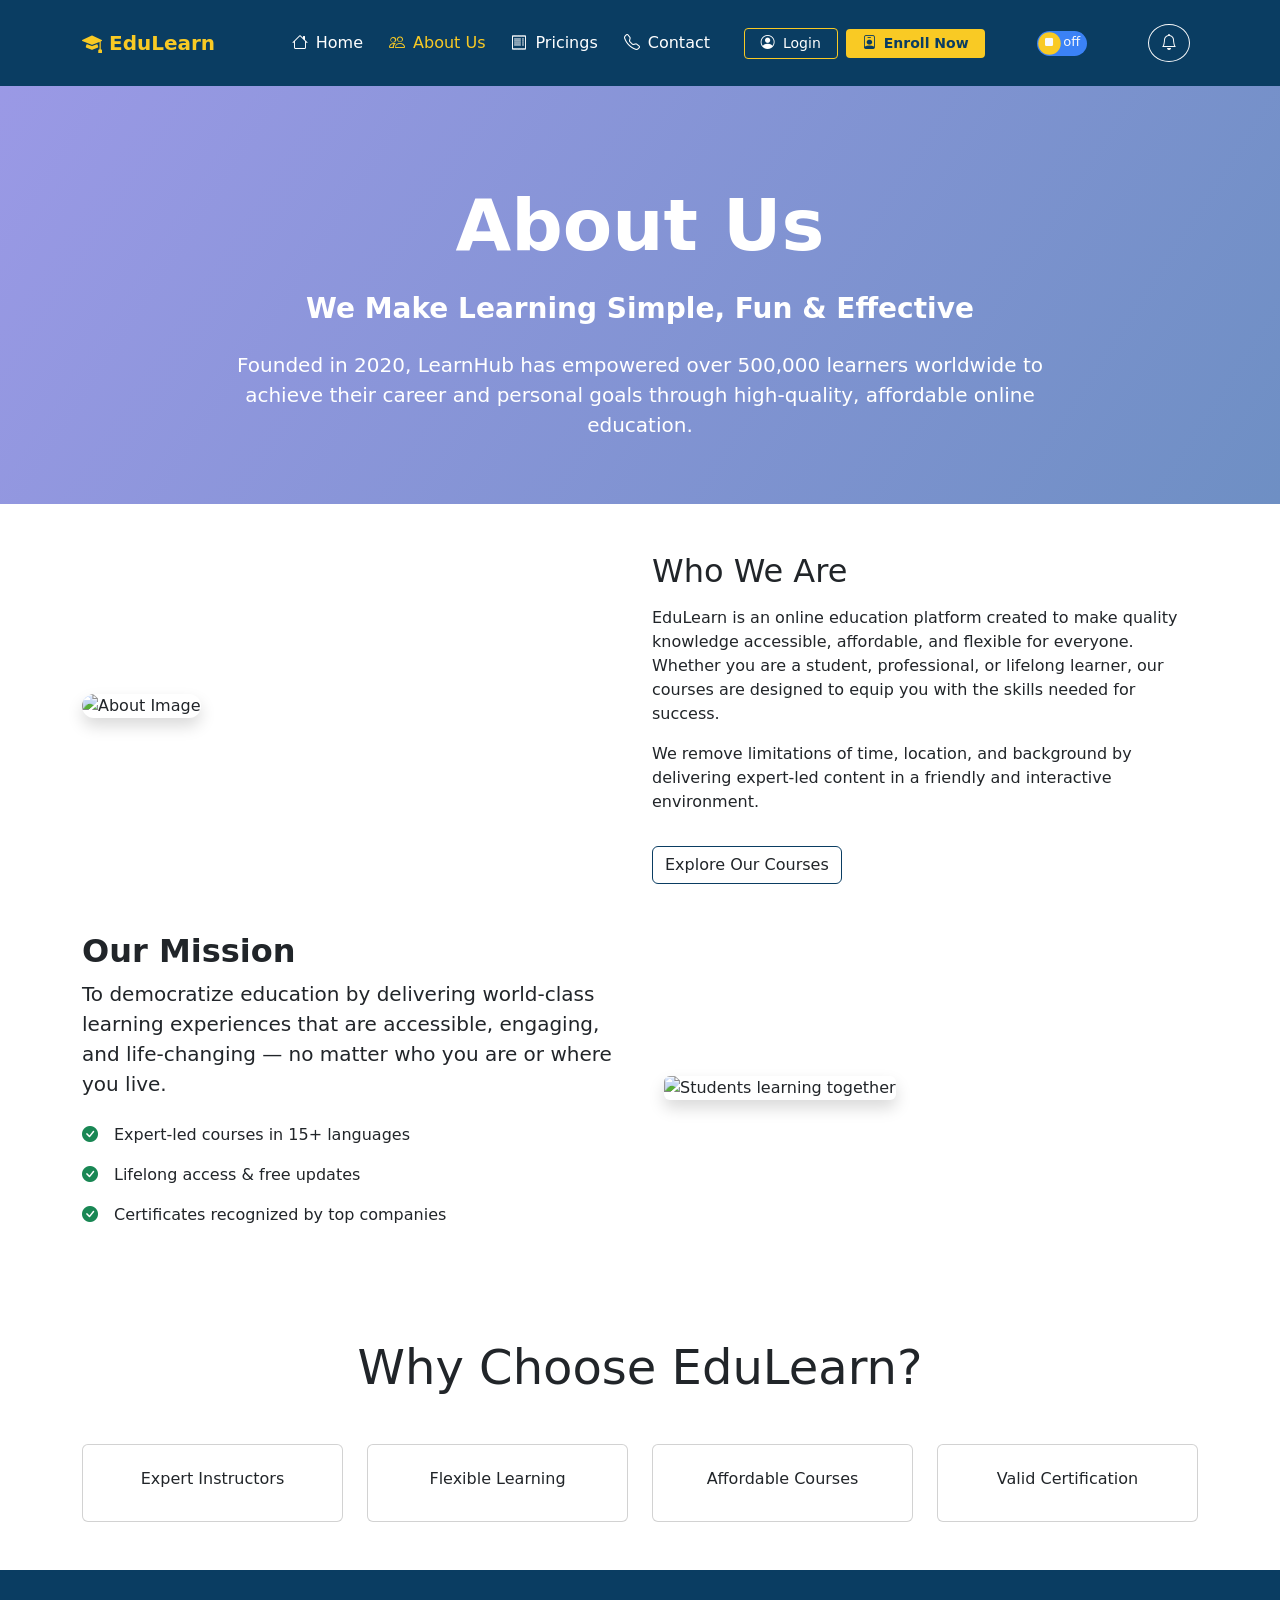
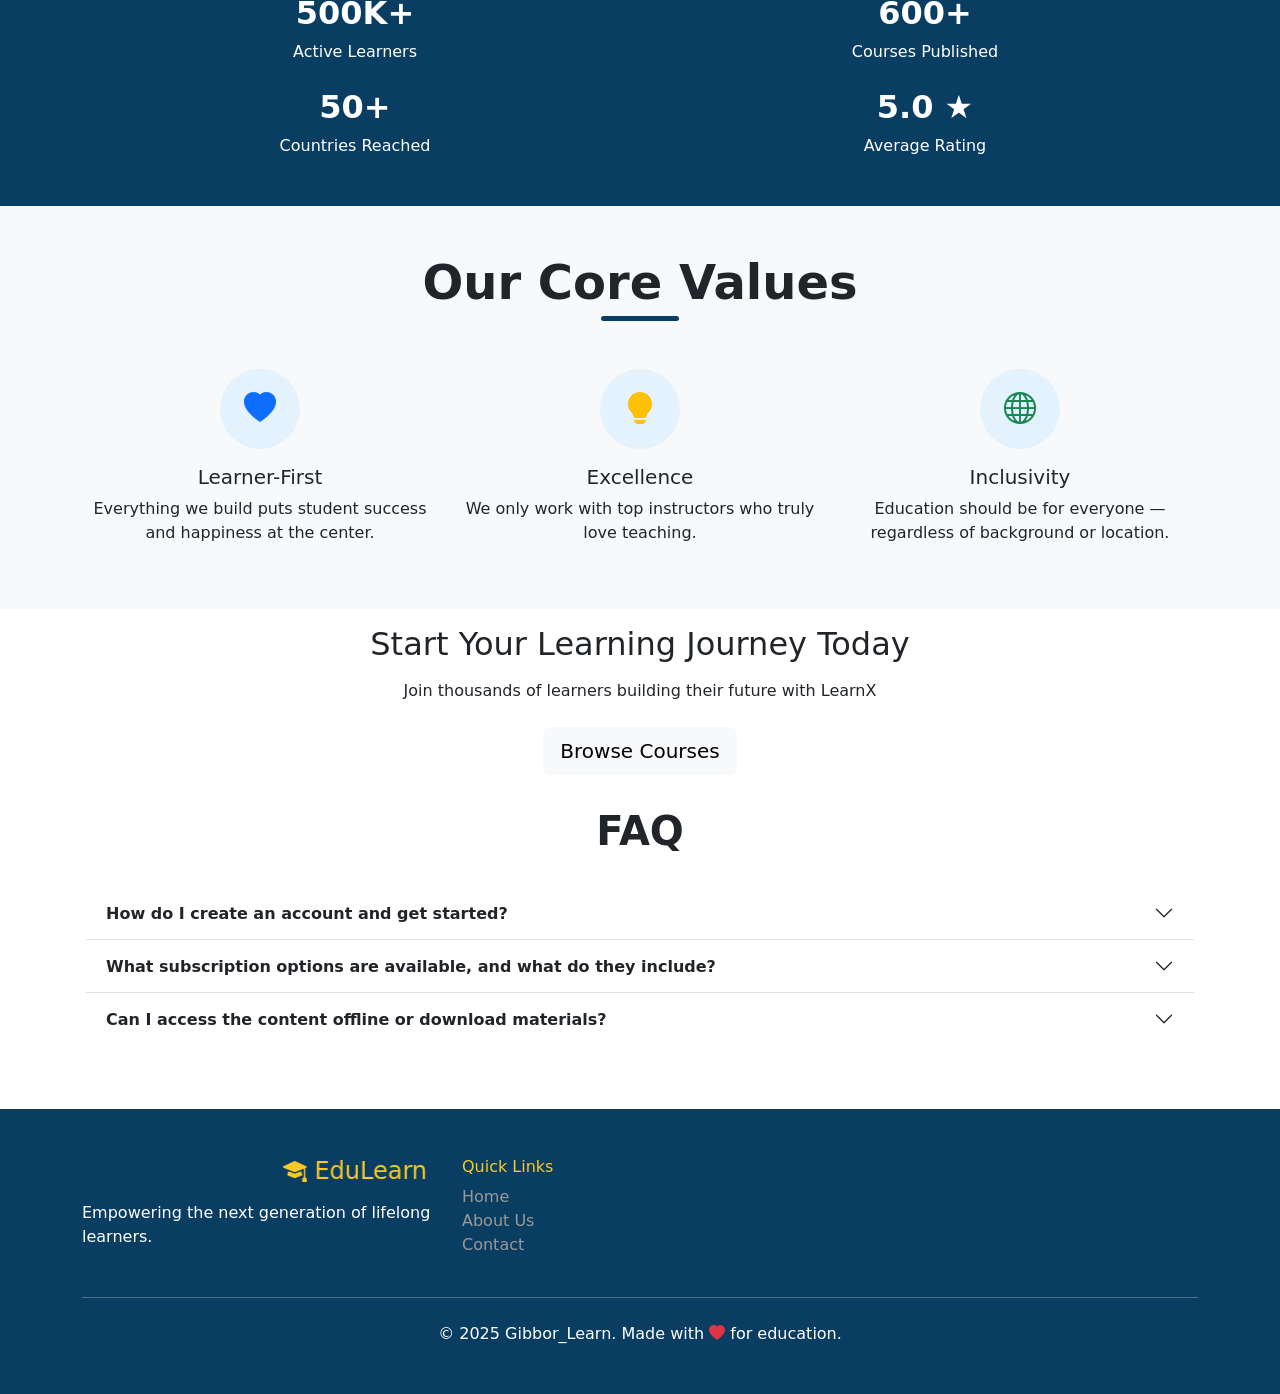
==== about us.htm @ a6f292ce "first time" ====
<!DOCTYPE html>
<html lang="en">
<head>
    <meta charset="UTF-8">
    <meta name="viewport" content="width=device-width, initial-scale=1.0">
    <title>About Us</title>
    <!-- stylesheet css -->
     <link rel="stylesheet" href="css/about us.css">
  <!-- Bootstrap css -->
    <link href="https://cdn.jsdelivr.net/npm/bootstrap@5.3.3/dist/css/bootstrap.min.css" rel="stylesheet">
     <!-- <link rel="stylesheet" href="bootstrap-5.3.8-dist/css/bootstrap.min.css"> -->
    <!-- Bootstrap Icons -->
     <link rel="stylesheet" href="https://cdn.jsdelivr.net/npm/bootstrap-icons/font/bootstrap-icons.css">
      <!-- <link rel="stylesheet" href="bootstrap-icons-1.13.1/bootstrap-icons.min.css"> -->
     <!-- Animations Data -->
      <link rel="stylesheet" href="https://unpkg.com/aos@next/dist/aos.css" />
      <!-- <link rel="stylesheet" href="aos-master/dist/aos.css"> -->
</head>

<body>
  <!-- Navbar -->
  <nav class="navbar navbar-expand-lg navbar-dark sticky-top py-3" id="nav">
    <div class="container">
   
            <!-- MOBILE TOGGLER -->
    <button class="navbar-toggler" type="button" data-bs-toggle="collapse" data-bs-target="#eduNavbar">
      <span class="navbar-toggler-icon"></span>
    </button>
    
      <!-- LOGO -->
      <a class="navbar-brand" href="index.htm">
        <span class="logo-icon"><i class="bi bi-mortarboard-fill"></i></span> 
        <span class="logo-text"> EduLearn</span>
      </a>

      <!-- Darkmode Button -->
       <!-- <div id="darkModeToggle" class="ms-lg-auto"><span class="ball"><i class="bi bi-star text-light ms-1" id="ball"></i></span></div> -->
    
    <!-- NAVIGATION -->
    <div class="collapse navbar-collapse" id="eduNavbar">
      
      <ul class="navbar-nav ms-auto mb-2 mb-lg-0 align-items-lg-center">
        
        <li class="nav-item">
          <a class="nav-link" href="index.htm"><i class="bi bi-house me-2"></i>Home</a>
        </li>

        <!-- COURSES DROPDOWN -->
        <!-- <li class="nav-item dropdown">
          <a class="nav-link dropdown-toggle" href="#" role="button" data-bs-toggle="dropdown">
            Courses
          </a>
          <ul class="dropdown-menu">
            <li><a class="dropdown-item" href="#">Web Development</a></li>
            <li><a class="dropdown-item" href="#">Data Science</a></li>
            <li><a class="dropdown-item" href="#">Graphic Design</a></li>
            <li><a class="dropdown-item" href="#">Business & Management</a></li>
          </ul>
        </li>
      -->
      <li class="nav-item">
        <a class="nav-link" id="active" href="about us.htm"><i class="bi bi-people me-2"></i>About Us</a>
      </li>
      
      <li class="nav-item">
        <a class="nav-link" href="pricings.htm"><i class="bi bi-receipt me-2"></i>Pricings</a>
      </li>
      
      <li class="nav-item">
        <a class="nav-link" href="contact.htm"><i class="bi bi-telephone me-2"></i>Contact</a>
      </li>
      
      <!-- SEARCH -->
      <!-- <li class="nav-item ms-lg-3">
        <form class="d-flex search-box">
          <input class="form-control form-control-sm" type="search" placeholder="Search courses">
        </form>
      </li> -->
      
      <!-- BUTTONS -->
      <li class="nav-item ms-lg-3 mt-2 mt-lg-0">
        <a href="login.htm" id="btn-login" class="btn btn-login btn-sm px-3" href="login.htm"><i class="bi bi-person-circle me-2"></i>Login</a>
      </li>
      
      <li class="nav-item ms-lg-2 mt-2 mt-lg-0">
        <a id="btn-enroll" class="btn btn-enroll btn-sm px-3" href="signup.htm"><i class="bi bi-person-badge me-2"></i>Enroll Now</a>
      </li>
    </ul>

      <!-- Darkmode Button -->
       <div id="darkModeToggle" class="mx-lg-auto">
        <span class="ball"><i class="bi bi-stop-fill text-light ms-1" id="ball"></i></span>
        <span id="on" class="text-light on">on</span>
        <span id="off" class="text-light off">off</span>
      </div>
       
      </div>
      <!-- Notification Ball -->
         <div class="" id="btn-bell">
         <button item class=" d-none d-lg-block ms-lg-auto  btn-outline-light rounded-circle btn" type="button" id="notifications">
          <i class="bi bi-bell fs-6"></i><span id="notification-badge" class="badge bg-danger rounder-pill "></span>
        </button>
    </div> 
  </div>
</div>
 
</nav>

  <!-- Navbar ends here -->


    <!-- ScrollTo Button -->
    <span class="totop" id="totop">
      <i class="bi bi-arrow-up-circle-fill fs-4"></i>
    </span>
    <!-- ScrollTo button ends here -->

    <!-- Hero secton -->          
   <section class="hero-about py-5 py-md-5"> <div class="text-center"> <h1 class="display-2 fw-bold pt-5 pb-3"  data-aos="fade-down" data-aos-delay="500">About Us</h1> <h3 class="fw-bold"  data-aos="fade-up" data-aos-delay="500">We Make Learning Simple, Fun & Effective</h3> <p class="lead col-lg-8 mx-auto mt-4"  data-aos="zoom-in" data-aos-delay="500"> Founded in 2020, LearnHub has empowered over 500,000 learners worldwide to achieve their career and personal goals through
    high-quality, affordable online education. </p> </div> 
    </section> 
    <!-- <hr class="w-50 mx-auto"> -->
<!-- Hero section ends here -->

<!-- Who we are section -->
<section class="pt-5" data-aos="zoom-in" data-aos-delay="500">
  <div class="container">
    <div class="row align-items-center">

      <div class="col-md-6 mb-4" data-aos="fade-left" data-aos-delay="500">
        <img
          src="https://images.unsplash.com/photo-1509062522246-3755977927d7"
          class="img-fluid rounded-4 shadow"
          alt="About Image"
        >
      </div>

      <div class="col-md-6" data-aos="fade-right" data-aos-delay="500">
        <h2 class="section-title mb-3">Who We Are</h2>
        <p>
          EduLearn is an online education platform created to make quality knowledge accessible, affordable, and flexible for everyone. Whether you are a student, professional, or lifelong learner, our courses are designed to equip you with the skills needed for success.
        </p>

        <p>
          We remove limitations of time, location, and background by delivering
          expert-led content in a friendly and interactive environment.
        </p>

        <div><a href="" class="btn mt-3" id="explore">Explore Our Courses</a></div>
      </div>

    </div>
  </div>
</section>
<!-- Who we are section ends here -->

<!-- Our Mission & Vision -->
<section class="py-5">
  <div class="container">
    <div class="row g-5 align-items-center">
      <div class="col-lg-6" data-aos="fade-right" data-aos-delay="500">
        <h2 class="fw-bold">Our Mission</h2>
        <p class="lead">
          To democratize education by delivering world-class learning experiences that are accessible, engaging, and life-changing — no matter who you are or where you live.
        </p>
        <ul class="list-unstyled mt-4">
          <li class="mb-3"><i class="bi bi-check-circle-fill text-success me-3"></i>Expert-led courses in 15+ languages</li>
          <li class="mb-3"><i class="bi bi-check-circle-fill text-success me-3"></i>Lifelong access & free updates</li>
          <li class="mb-3"><i class="bi bi-check-circle-fill text-success me-3"></i>Certificates recognized by top companies</li>
        </ul>
      </div>
      <div class="col-lg-6" data-aos="zoom-in" data-aos-delay="500">
        <img src="https://images.unsplash.com/photo-1524178232363-1fb2b075b655?q=80&w=2070" 
             alt="Students learning together" class="img-fluid rounded shadow">
      </div>
    </div>
  </div>
</section>
<!-- Misions and visions end -->

<!-- WHY CHOOSE US -->
<section class="py-5 choose-us">
  <div class="container">
    <h2 class="text-center section-title mb-5 display-5">Why Choose EduLearn?</h2>

    <div class="row g-4">
      <div class="col-md-3 col-sm-6" data-aos="fade-down" data-aos-delay="500">
        <div class="card p-4 text-center h-100">
          <h6>Expert Instructors</h6>
        </div>
      </div>

      <div class="col-md-3 col-sm-6" data-aos="fade-up" data-aos-delay="500">
        <div class="card p-4 text-center h-100">
          <h6>Flexible Learning</h6>
        </div>
      </div>

      <div class="col-md-3 col-sm-6" data-aos="fade-up" data-aos-delay="500">
        <div class="card p-4 text-center h-100">
          <h6>Affordable Courses</h6>
        </div>
      </div>

      <div class="col-md-3 col-sm-6" data-aos="fade-down" data-aos-delay="500">
        <div class="card p-4 text-center h-100">
          <h6>Valid Certification</h6>
        </div>
      </div>
    </div>
  </div>
</section>
<!-- Why choose us ends here -->

<!-- Stats -->
<section class="py-4 stats text-white text-center" data-aos="fade-up" data-aos-delay="500">
  <div class="container">
    <div class="row">
      <div class="col-md-6 pb-2">
        <h2 class="fw-bold">500K+</h2>
        <p>Active Learners</p>
      </div>
      <div class="col-md-6 pb-2">
        <h2 class="fw-bold">600+</h2>
        <p>Courses Published</p>
      </div>
      <div class="col-md-6 pb-2">
        <h2 class="fw-bold">50+</h2>
        <p>Countries Reached</p>
      </div>
      <div class="col-md-6 pb-2">
        <h2 class="fw-bold">5.0 ★</h2>
        <p>Average Rating</p>
      </div>
    </div>
  </div>
</section>
<!-- Stats ends here -->

<!-- Our Values -->
<section class="py-5 bg-light text-dark" id="icon-box" data-aos="fade-right" data-aos-delay="500">
  <div class="container">
    <h2 class="text-center fw-bold mb-5 display-5" data-aos="fade-up" data-aos-delay="500">Our Core Values</h2>
    <div class="row g-4">
      <div class="col-md-4 text-center" data-aos="fade-left" data-aos-delay="500">
        <div class="icon-box d-flex align-items-center justify-content-center mx-auto mb-3">
          <i class="bi bi-heart-fill fs-2 text-primary"></i>
        </div>
        <h5>Learner-First</h5>
        <p>Everything we build puts student success and happiness at the center.</p>
      </div>
      <div class="col-md-4 text-center" data-aos="fade-up" data-aos-delay="500">
        <div class="icon-box d-flex align-items-center justify-content-center mx-auto mb-3">
          <i class="bi bi-lightbulb-fill fs-2 text-warning"></i>
        </div>
        <h5>Excellence</h5>
        <p>We only work with top instructors who truly love teaching.</p>
      </div>
      <div class="col-md-4 text-center" data-aos="fade-right" data-aos-delay="500">
        <div class="icon-box d-flex align-items-center justify-content-center mx-auto mb-3">
          <i class="bi bi-globe fs-2 text-success"></i>
        </div>
        <h5>Inclusivity</h5>
        <p>Education should be for everyone — regardless of background or location.</p>
      </div>
    </div>
  </div>
</section>
<!-- Values ends here -->

<!-- Team Section -->
<!-- <section class="py-5 row" data-aos="fade-up" data-aos-delay="500">
 <div class="card col-md-5 container img-fluid"  data-aos="fade-right" data-aos-delay="500" style="width: 500px; height: 500px;">
  <img src="https://images.unsplash.com/photo-1573496799515-eebbb63814f2?w=500&auto=format&fit=crop&q=60&ixlib=rb-4.1.0&ixid=M3wxMjA3fDB8MHxzZWFyY2h8NDB8fGJsYWNrJTIwdGVhY2hlcnN8ZW58MHx8MHx8fDA%3D" class="card-img-top" alt="J. Amadi">
  <div class="card-body">
    <p class="card-text text-primary fw-bold">CEO.</p>
  </div>
</div>
 <div class="card col-md-5 container img-fluid"  data-aos="fade-right" data-aos-delay="500" style="width: 500px; height: 500px;">
  <img src="https://images.unsplash.com/photo-1573496799515-eebbb63814f2?w=500&auto=format&fit=crop&q=60&ixlib=rb-4.1.0&ixid=M3wxMjA3fDB8MHxzZWFyY2h8NDB8fGJsYWNrJTIwdGVhY2hlcnN8ZW58MHx8MHx8fDA%3D" class="card-img-top" alt="J. Amadi">
  <div class="card-body">
    <p class="card-text text-primary fw-bold">CEO.</p>
  </div>
</div>
 <div class="card col-md-5 container img-fluid"  data-aos="fade-left" data-aos-delay="500" style="width: 500px; height: 500px;">
  <img src="https://images.unsplash.com/photo-1573496799515-eebbb63814f2?w=500&auto=format&fit=crop&q=60&ixlib=rb-4.1.0&ixid=M3wxMjA3fDB8MHxzZWFyY2h8NDB8fGJsYWNrJTIwdGVhY2hlcnN8ZW58MHx8MHx8fDA%3D" class="card-img-top" alt="J. Amadi">
  <div class="card-body">
    <p class="card-text text-primary fw-bold">CEO.</p>
  </div>
</div>
 <div class="card col-md-5 container img-fluid"  data-aos="fade-left" data-aos-delay="500" style="width: 500px; height: 500px;">
  <img src="https://images.unsplash.com/photo-1573496799515-eebbb63814f2?w=500&auto=format&fit=crop&q=60&ixlib=rb-4.1.0&ixid=M3wxMjA3fDB8MHxzZWFyY2h8NDB8fGJsYWNrJTIwdGVhY2hlcnN8ZW58MHx8MHx8fDA%3D" class="card-img-top" alt="J. Amadi">
  <div class="card-body">
    <p class="card-text text-primary fw-bold">CEO.</p>
  </div>
</div>
</section> -->
<!-- Team section ends here -->

<!-- CTA Section -->
<section class="cta-section" data-aos='fade-up' data-aos-delay='5000'>
  <div class="container text-center">
    <h2 class="my-3">Start Your Learning Journey Today</h2>
    <p class="mb-4">Join thousands of learners building their future with LearnX</p>
    <a href="courses.htm" class="btn btn-light btn-lg">Browse Courses</a>
  </div>
</section>
<!-- CTA section ends here -->

<!-- FAQ section -->
<section class="container accordion p-3">
  <h2 class="text-center fw-bolder fs-1 my-3 pb-3" data-aos="fade-up" data-aos-delay="500">FAQ</h2>
  <div class="accordion accordion-flush" id="accordionFlushExample" data-aos="zoom-in" data-aos-delay="500">
  <div class="accordion-item">
    <h2 class="accordion-header">
      <button class="accordion-button collapsed" id="accordion-buttonOne" type="button" data-bs-toggle="collapse" data-bs-target="#flush-collapseOne" aria-expanded="false" aria-controls="flush-collapseOne">
        <b>How do I create an account and get started?</b>
      </button>
    </h2>
    <div id="flush-collapseOne" class="accordion-collapse collapse" data-bs-parent="#accordionFlushExample">
      <div class="accordion-body" id="accordion-body1">Click the "Sign Up" button on the homepage or any other page, enter your details and a secure password. Free basics access is available immediately; learning features require a subscription.</div>
    </div>
  </div>
  <div class="accordion-item">
    <h2 class="accordion-header">
      <button class="accordion-button collapsed" id="accordion-buttonTwo" type="button" data-bs-toggle="collapse" data-bs-target="#flush-collapseTwo" aria-expanded="false" aria-controls="flush-collapseTwo">
        <b>What subscription options are available, and what do they include?</b>
      </button>
    </h2>
    <div id="flush-collapseTwo" class="accordion-collapse collapse" data-bs-parent="#accordionFlushExample">
      <div class="accordion-body" id="accordion-body2">We offer a free tier with limited access to core lessons. Premium plans (monthly or annual) unlock unlimited videos, downloadable worksheets, live tutoring sessions, and ad-free browsing. Visit our pricing page for details.</div>
    </div>
  </div>
  <div class="accordion-item">
    <h2 class="accordion-header">
      <button class="accordion-button collapsed" id="accordion-buttonThree" type="button" data-bs-toggle="collapse" data-bs-target="#flush-collapseThree" aria-expanded="false" aria-controls="flush-collapseThree">
        <b>Can I access the content offline or download materials?</b>
      </button>
    </h2>
    <div id="flush-collapseThree" class="accordion-collapse collapse" data-bs-parent="#accordionFlushExample">
      <div class="accordion-body" id="accordion-body3">Premium subscribers can download videos, worksheets, and study guides for  offline use via the mobile app. Free users don't have the download options. An active internet connection is required for live sessions, and real-time progress syncing.</div>
    </div>
  </div>
</div>
</section>
<!-- FAQ ends here -->


<!-- Footer -->
<footer class="text-white mt-5 py-5" id="footer">
  <div class="container">
    <div class="row">
      <div class="col-lg-4">
        <marquee behavior="roll" direction="left"><h4><i class="bi bi-mortarboard-fill"></i> EduLearn</h4></marquee>
        <p>Empowering the next generation of lifelong learners.</p>
      </div>
      <div class="col-lg-8">
        <div class="row">
          <div class="col-6 col-md-3">
            <h6>Quick Links</h6>
            <ul class="list-unstyled">
              <li id="links"><a href="index.htm" class="footer-link text-decoration-none">Home</a></li>
              <li id="links"><a href="about us.htm" class="footer-link text-decoration-none">About Us</a></li>
              <li id="links"><a href="contact.htm" class="footer-link text-decoration-none">Contact</a></li>
            </ul>
          </div>
        <!-- More columns... -->
        </div>
      </div>
    </div>
    <hr class="my-4">
    <div class="text-center">
      &copy; 2025 Gibbor_Learn. Made with <i class="bi bi-heart-fill text-danger"></i> for education.
    </div>
  </div>
</footer>
<!-- Footer ends here -->

<!-- Bootstrap JS -->
  <script src="https://cdn.jsdelivr.net/npm/bootstrap@5.3.8/dist/js/bootstrap.bundle.min.js"></script>
   <!-- <script src="bootstrap-5.3.8-dist/js/bootstrap.bundle.js"></script> -->
    <!-- Javascript -->
<script src="js/about.js"></script>
<script src="js/ui.js"></script>
<script src="js/theme.js"></script>

<!-- Animations Js -->
  <script src="https://unpkg.com/aos@next/dist/aos.js"></script>
   <!-- <script src="aos-master/dist/aos.js"></script> -->
  <script>
    AOS.init();
  </script>
</body>
</html>
---- css/about us.css ----
/* Default */
*{ margin: 0; padding: 0; scroll-behavior: smooth;}

/*Navbar*/
.navbar {
    background: #0a3d62;
}

#notification-badge{
    position: absolute;
    top: 6px;
    right: 4px;
    font-size: 0.65rem;
    padding: 0.25em 0.45em;
}

#btn-bell{
    font-size: 1.8rem;
    color: white;
    background: transparent;
    position: relative;
    padding: 0.5rem;
}

.navbar-brand {
    font-size: 24px;
    font-weight: bold;
    color: #f9ca24 !important;
}

.board{
    border-bottom: 1px solid white;
}
.foot{
    border-top: 1px solid white;
}
.nav-link {
    color: white !important;
    font-weight: 500;
    margin-right: 10px;
}

.nav-link:hover {
    color: #f9ca24 !important;
}

#search{
  border: 1px solid #0a3d62;
}
#search:hover{
  background: #0a3d62; color: white;
}
.dark{
    background-color: #3b82f6 !important;
}

.dark:hover{
    background-color: #0a3d62 !important;
    color: white !important;
    border: 1px solid #3b82f6 !important;
}

/* .dropdown-menu {
      border-radius: 0;
      border: 0;
      box-shadow: 0 5px 15px rgba(0,0,0,0.2);
    } */

.search-box {
    max-width: 250px;
}

#btn-enroll{
    background: #f9ca24;
    color: #0a3d62;
    font-weight: bold;
    border: none;
}

#btn-enroll:hover {
    background: white;
    color: #0a3d62;
}

#btn-login {
    border: 1px solid #f9ca24;
    color: white;
}

#btn-login:hover {
    background: #f9ca24;
    color: #0a3d62;
}
#active{ color: #f9ca24 !important;}

/*Navbar ends here*/

/* Hero section */
.dark{
    background-color: #3b82f6 !important;
}

.dark:hover{
    background-color: #0a3d62 !important;
    color: white !important;
    border: 1px solid #3b82f6 !important;
}


.hero-about{
    background: linear-gradient(123deg, hsla(241, 60%, 50%, 0.5), hsl(217, 42%, 60%) ), url(https://media.istockphoto.com/id/1919863292/photo/e-learning-education-internet-lessons-and-online-learning-with-webinars-video-tutorials.webp?a=1&b=1&s=612x612&w=0&k=20&c=t8D-3uQw-Dkvq5DluqPW1P7vbXyy2mN7XpKE_zcDWiw=); background-repeat: no-repeat; background-size: cover; 
    object-fit: contain;
    color: white;
}

#explore{ border: #0a3d62 1px solid;}

#explore:hover{ background: #0a3d62; color: white;}

/* Scrollto */
.totop{
    position: fixed;
    bottom: 30px;
    right: 30px;
    /* background: #0a3d62; */
    /* border: 1px solid white; */
    color: #3b82f6;
    cursor: pointer;
    padding: 2px;
    opacity: 0;
    transition: 0.6s;
    z-index: 5;
}
.totop:hover{ transform: scale(1.3)}
.active{
    opacity: 1;
}
.totop.sharp{ color: #f9ca24; font-size: large;}

/* Mode */
.change{
    background-color: #0a3d62;
    color: white;
}


/* darkModeToggle */
#darkModeToggle{ background-color: #3b82f6;   height: 25px; width: 50px; border-radius: 100px; position: relative;}

.ball{background: #f9ca24; position:  absolute;  left: 0; top: 0; border-radius: 100px; transform: scale(0.9); transition: 1s ease; height: 25px; width: 25px; cursor: pointer;}
.on{position: absolute; left: 5px; bottom: 4px; font-size: small; opacity: 0;}
.off{position: absolute; right: 7px; bottom: 4px; font-size: small; opacity: 1;}
.active{
    opacity: 1;
}
.inactive{
    opacity: 0;
}

#darkModeToggle.night .ball{
    left: 26px;
}
#darkModeToggle.night{
    background: #3b82f6;
    transition: 1.4s ease;
}

/* Stats */
.stats{ background: #0a3d62;}

/* Our values */
.icon-box { width: 80px; transition: transform 0.4s; height: 80px; background: #e3f2fd; border-radius: 50%; }
#icon-box h2::after{ background: #0a3d62; content: ''; width: 7%; margin: auto; height: 5px; display: block; margin-top: 4px; border-radius: 15px;}
.icon-box:hover{
    transform: scale(1.2);
}

/*Why choose us*/
.choose-us .card{
    cursor: pointer; transition: transform 0.4s;
}

.choose-us .card:hover{
    transform: scale(1.08);
}

/* Team section */
.team-img { transition: transform 0.4s; height: 40vh; }
.team-img:hover { transform: scale(1.08); }

/* Footer */
footer{ background: #0a3d62;}
footer h4:first-child, footer h6{ color: #f9ca24;}
.footer-link{ color: hsl(0, 0%, 60%);}
.footer-link:hover{ color: white;}
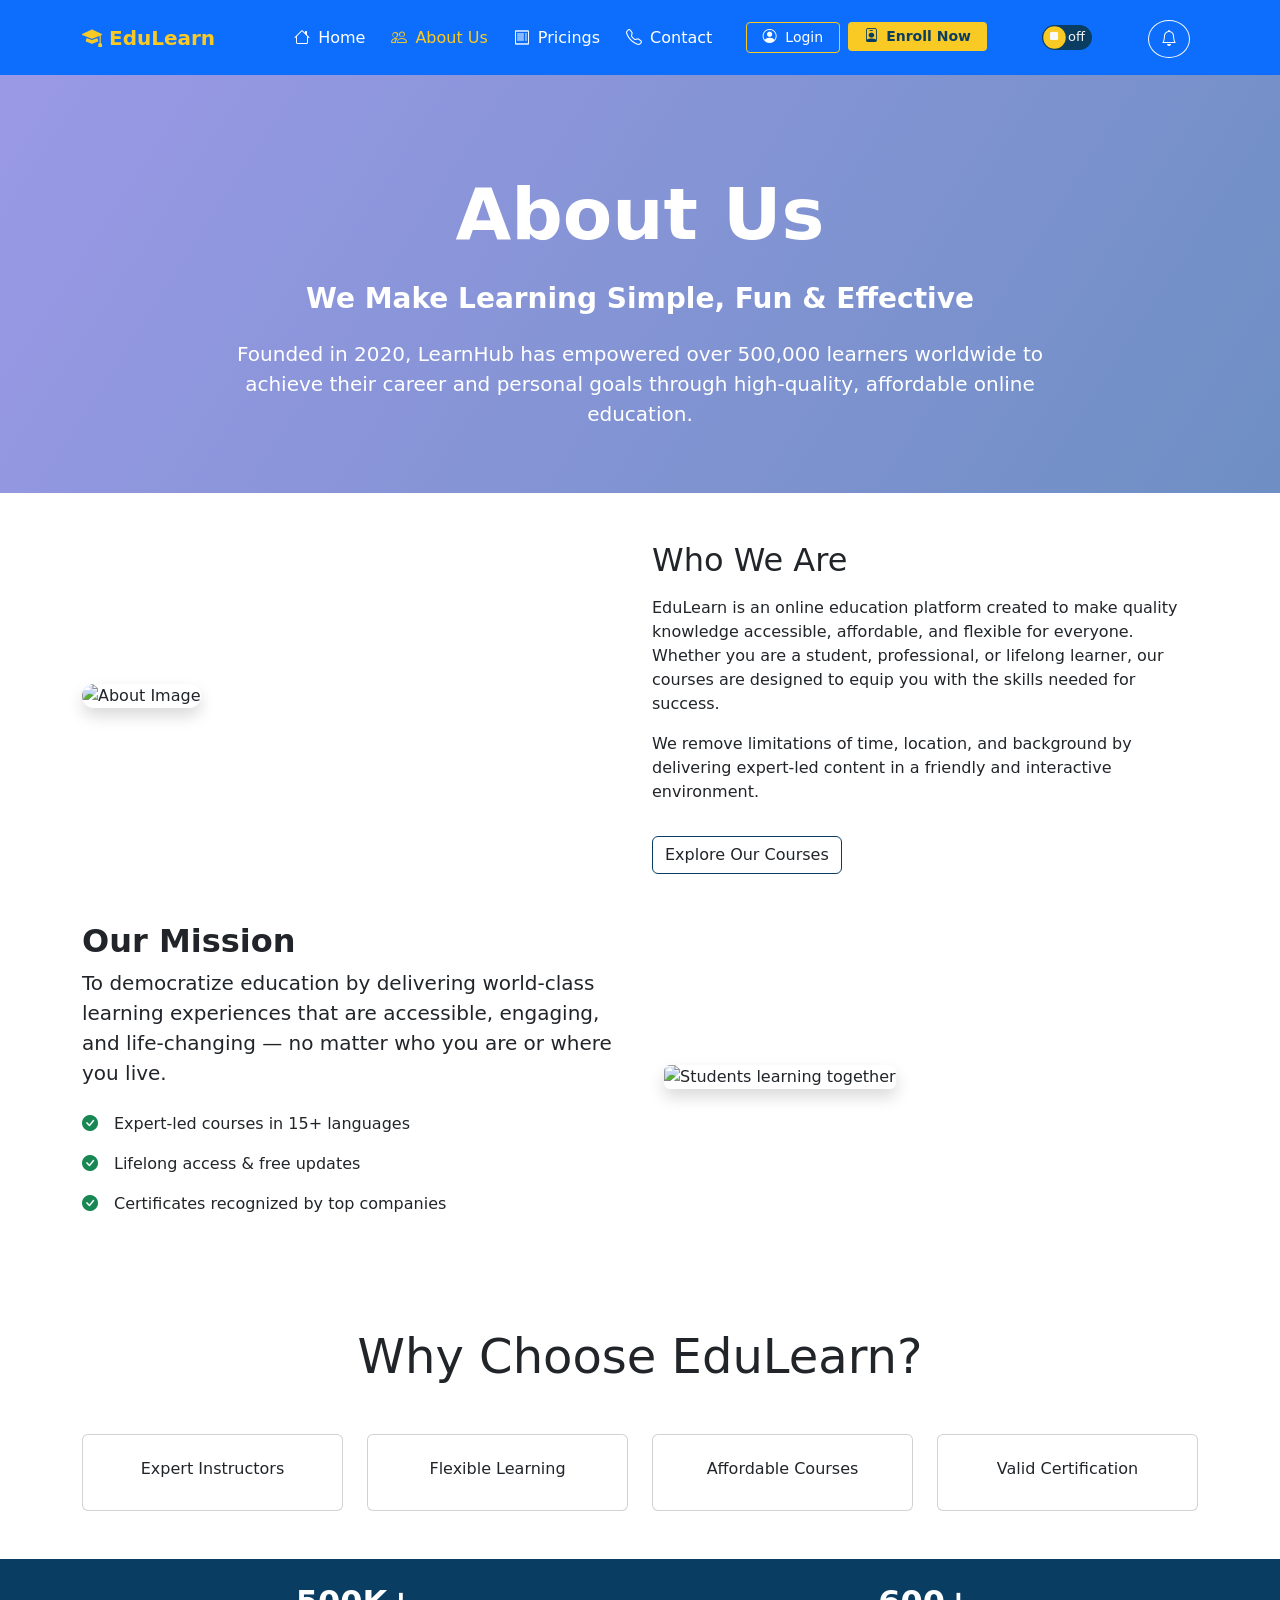
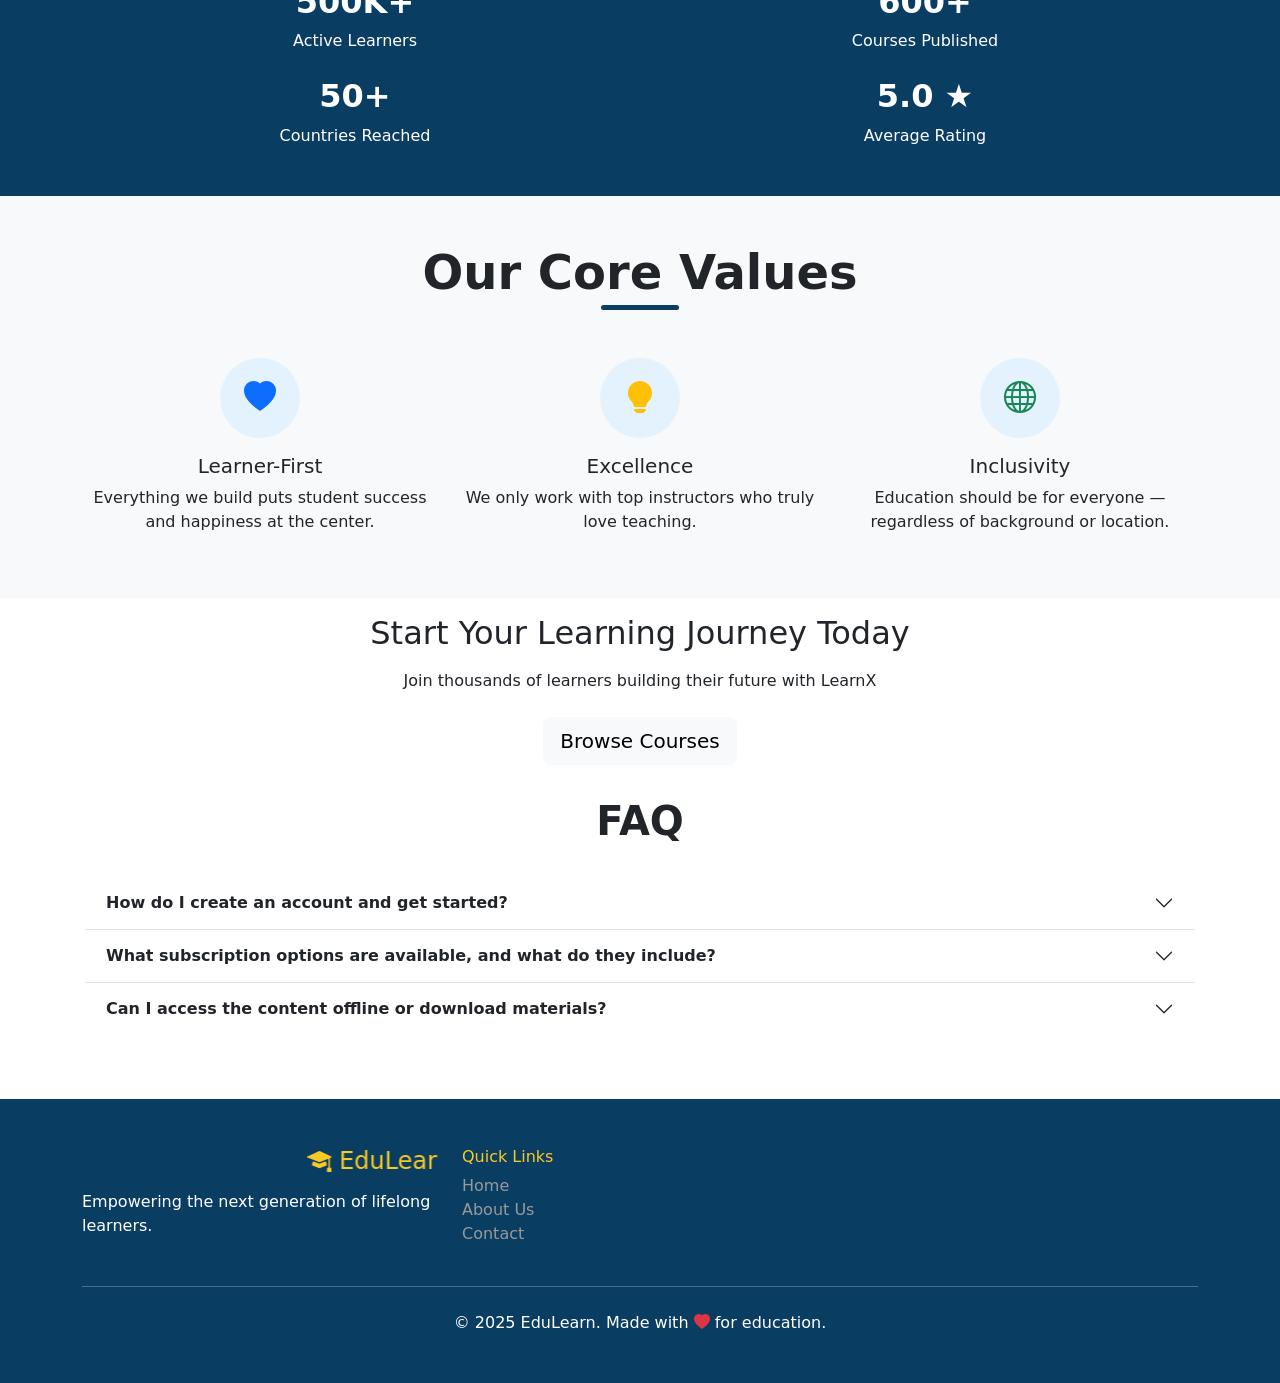
==== commit 95c13b0e: "first commit" ====
--- a/about us.htm
+++ b/about us.htm
@@ -19,29 +19,64 @@
 
 <body>
   <!-- Navbar -->
-  <nav class="navbar navbar-expand-lg navbar-dark sticky-top py-3" id="nav">
+  <nav class="navbar navbar-expand-lg navbar-dark sticky-top" id="nav">
+
     <div class="container">
-   
-            <!-- MOBILE TOGGLER -->
-    <button class="navbar-toggler" type="button" data-bs-toggle="collapse" data-bs-target="#eduNavbar">
-      <span class="navbar-toggler-icon"></span>
-    </button>
-    
-      <!-- LOGO -->
-      <a class="navbar-brand" href="index.htm">
+
+        <!-- Toggle -->
+        <button class="navbar-toggler"
+                type="button"
+                data-bs-toggle="collapse"
+                data-bs-target="#eduNavbar">
+
+            <span class="navbar-toggler-icon"></span>
+
+        </button>
+
+        <!-- Logo -->
+        <a class="navbar-brand" href="index.htm">
         <span class="logo-icon"><i class="bi bi-mortarboard-fill"></i></span> 
         <span class="logo-text"> EduLearn</span>
       </a>
 
+        <!-- Right Icons -->
+        <div class="d-flex align-items-center gap-5 order-lg-3">
+
+
       <!-- Darkmode Button -->
-       <!-- <div id="darkModeToggle" class="ms-lg-auto"><span class="ball"><i class="bi bi-star text-light ms-1" id="ball"></i></span></div> -->
-    
-    <!-- NAVIGATION -->
-    <div class="collapse navbar-collapse" id="eduNavbar">
-      
-      <ul class="navbar-nav ms-auto mb-2 mb-lg-0 align-items-lg-center">
-        
-        <li class="nav-item">
+       <div id="darkModeToggle" class="mx-lg-auto">
+        <span class="ball"><i class="bi bi-stop-fill text-light ms-1" id="ball"></i></span>
+        <span id="on" class="text-light on">on</span>
+        <span id="off" class="text-light off">off</span>
+      </div>
+
+       <!-- Notification -->
+            <div class="dropdown" id="btn-bell">
+
+                <button
+                    item class="btn btn-outline-light position-relative rounded-circle"
+                    type="button"
+                    data-bs-toggle="dropdown" id="notifications">
+
+                    <i class="bi bi-bell"></i><span id="notification-badge" class="badge bg-danger rounder-pill "></span>
+
+                </button>
+
+                <!-- Dropdown -->
+                <div class="dropdown-menu dropdown-menu-end notification-menu">
+                    ...
+                </div>
+
+            </div>
+
+        </div>
+
+        <!-- Menu -->
+        <div class="collapse navbar-collapse mt-3 mt-lg-0" id="eduNavbar">
+
+            <ul class="navbar-nav mx-auto">
+
+              <li class="nav-item">
           <a class="nav-link" href="index.htm"><i class="bi bi-house me-2"></i>Home</a>
         </li>
 
@@ -59,7 +94,7 @@
         </li>
       -->
       <li class="nav-item">
-        <a class="nav-link" id="active" href="about us.htm"><i class="bi bi-people me-2"></i>About Us</a>
+        <a class="nav-link" href="about us.htm" id="active"><i class="bi bi-people me-2"></i>About Us</a>
       </li>
       
       <li class="nav-item">
@@ -78,32 +113,20 @@
       </li> -->
       
       <!-- BUTTONS -->
-      <li class="nav-item ms-lg-3 mt-2 mt-lg-0">
+      <li class="nav-item ms-lg-3 mt-2 mt-lg-1">
         <a href="login.htm" id="btn-login" class="btn btn-login btn-sm px-3" href="login.htm"><i class="bi bi-person-circle me-2"></i>Login</a>
       </li>
       
-      <li class="nav-item ms-lg-2 mt-2 mt-lg-0">
+      <li class="nav-item ms-lg-2 mt-2 mt-lg-1">
         <a id="btn-enroll" class="btn btn-enroll btn-sm px-3" href="signup.htm"><i class="bi bi-person-badge me-2"></i>Enroll Now</a>
       </li>
-    </ul>
-
-      <!-- Darkmode Button -->
-       <div id="darkModeToggle" class="mx-lg-auto">
-        <span class="ball"><i class="bi bi-stop-fill text-light ms-1" id="ball"></i></span>
-        <span id="on" class="text-light on">on</span>
-        <span id="off" class="text-light off">off</span>
-      </div>
-       
-      </div>
-      <!-- Notification Ball -->
-         <div class="" id="btn-bell">
-         <button item class=" d-none d-lg-block ms-lg-auto  btn-outline-light rounded-circle btn" type="button" id="notifications">
-          <i class="bi bi-bell fs-6"></i><span id="notification-badge" class="badge bg-danger rounder-pill "></span>
-        </button>
-    </div> 
-  </div>
-</div>
- 
+
+            </ul>
+
+        </div>
+
+    </div>
+
 </nav>
 
   <!-- Navbar ends here -->
@@ -370,7 +393,7 @@
     </div>
     <hr class="my-4">
     <div class="text-center">
-      &copy; 2025 Gibbor_Learn. Made with <i class="bi bi-heart-fill text-danger"></i> for education.
+      &copy; 2025 EduLearn. Made with <i class="bi bi-heart-fill text-danger"></i> for education.
     </div>
   </div>
 </footer>
--- a/css/about us.css
+++ b/css/about us.css
@@ -1,9 +1,16 @@
 /* Default */
 *{ margin: 0; padding: 0; scroll-behavior: smooth;}
 
+/* --- Custom styles --- */
+:root{
+    --primary: #0d6efd;
+    --muted: #6c757d;
+    --card-radius: 14px;
+    --secondary: #0a3d62;
+}
 /*Navbar*/
 .navbar {
-    background: #0a3d62;
+    background: var(--primary);
 }
 
 #notification-badge{
@@ -143,13 +150,12 @@
     color: white;
 }
 
-
 /* darkModeToggle */
-#darkModeToggle{ background-color: #3b82f6;   height: 25px; width: 50px; border-radius: 100px; position: relative;}
+#darkModeToggle{ background-color: var(--secondary);  height: 25px; width: 50px; border-radius: 100px; position: relative;}
 
 .ball{background: #f9ca24; position:  absolute;  left: 0; top: 0; border-radius: 100px; transform: scale(0.9); transition: 1s ease; height: 25px; width: 25px; cursor: pointer;}
-.on{position: absolute; left: 5px; bottom: 4px; font-size: small; opacity: 0;}
-.off{position: absolute; right: 7px; bottom: 4px; font-size: small; opacity: 1;}
+.on{position: absolute; left: 5px; bottom: 4px; font-size: small; opacity: 0; cursor: pointer;}
+.off{position: absolute; right: 7px; bottom: 4px; font-size: small; opacity: 1; cursor: pointer;}
 .active{
     opacity: 1;
 }
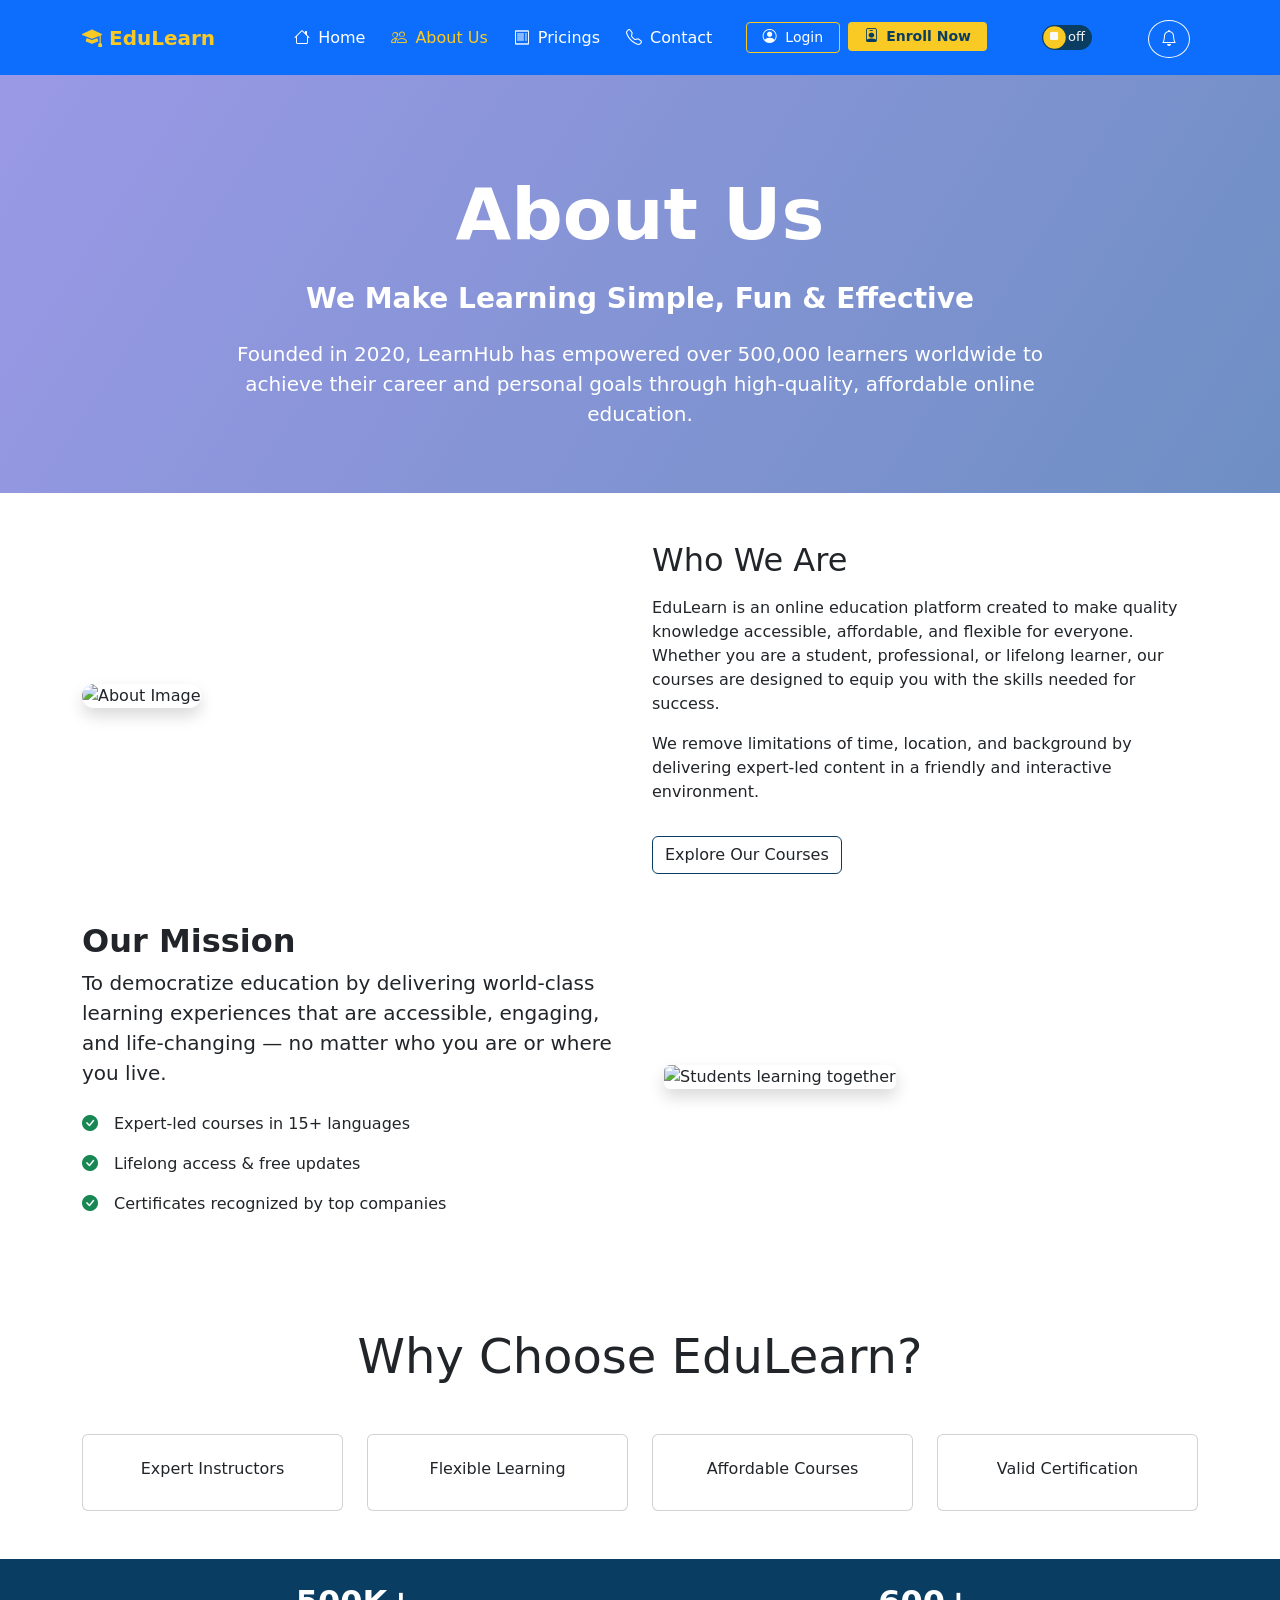
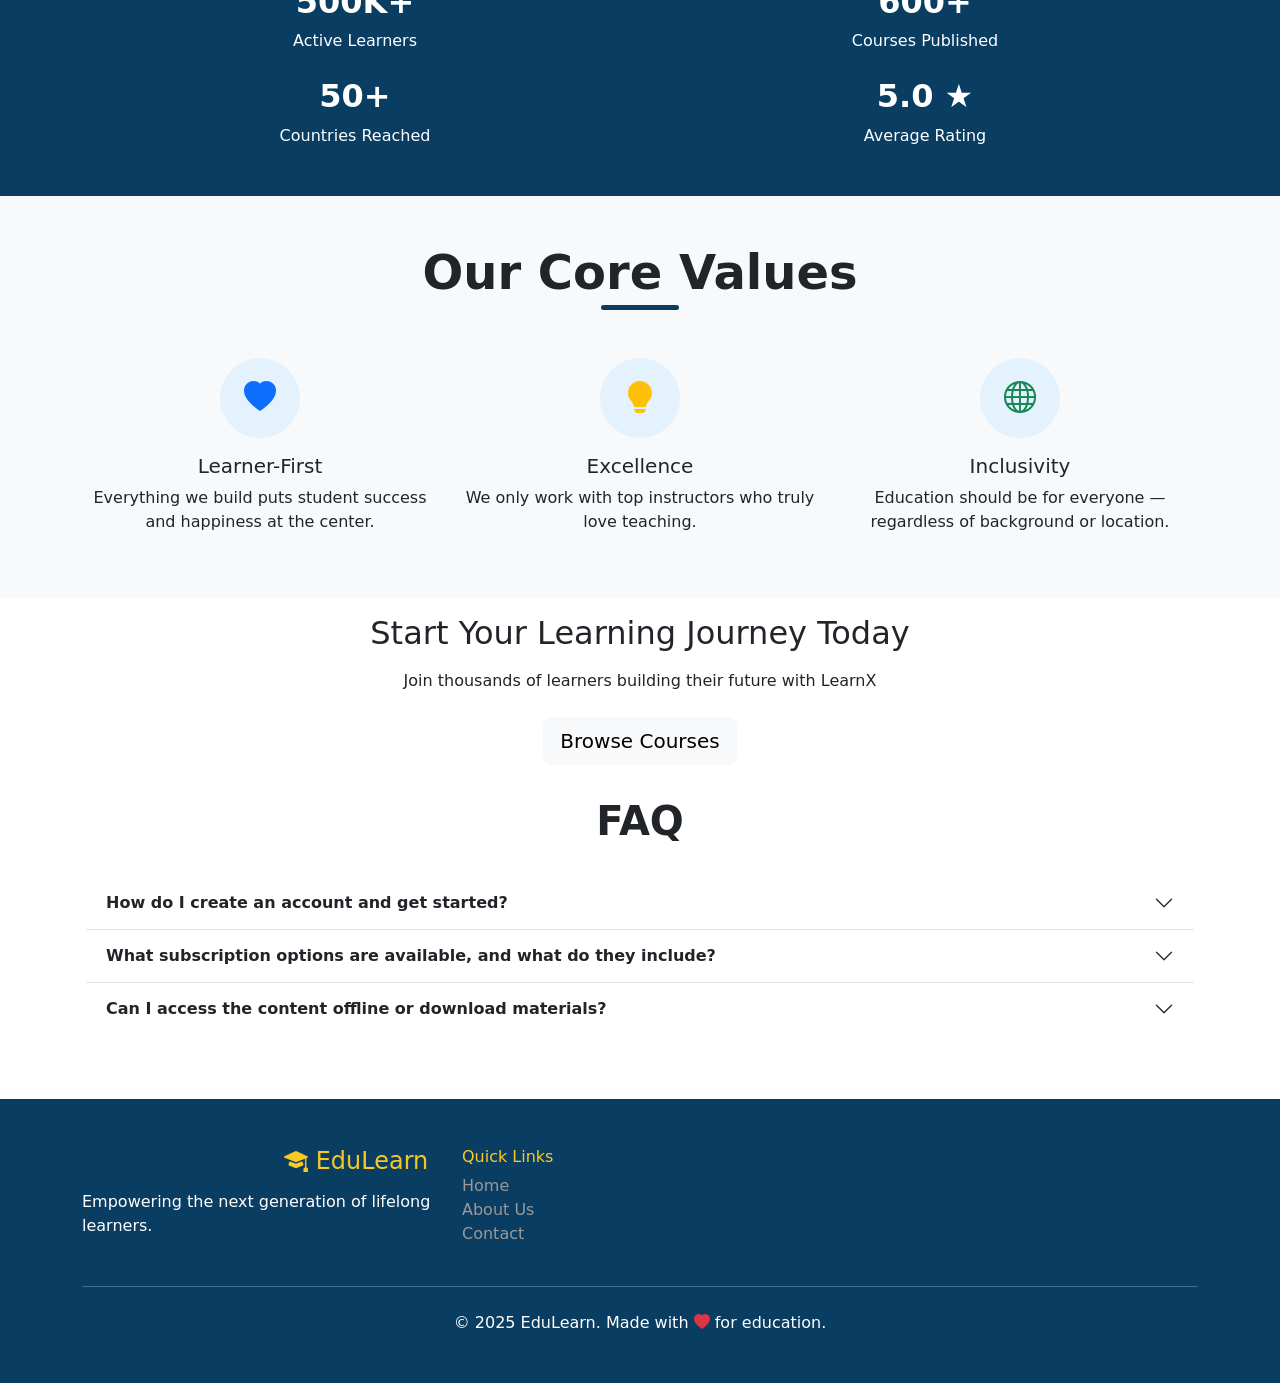
==== commit 4452d30e: "update" ====
--- a/about us.htm
+++ b/about us.htm
@@ -51,7 +51,7 @@
       </div>
 
        <!-- Notification -->
-            <div class="dropdown" id="btn-bell">
+            <div class="dropdown text-white" id="btn-bell">
 
                 <button
                     item class="btn btn-outline-light position-relative rounded-circle"
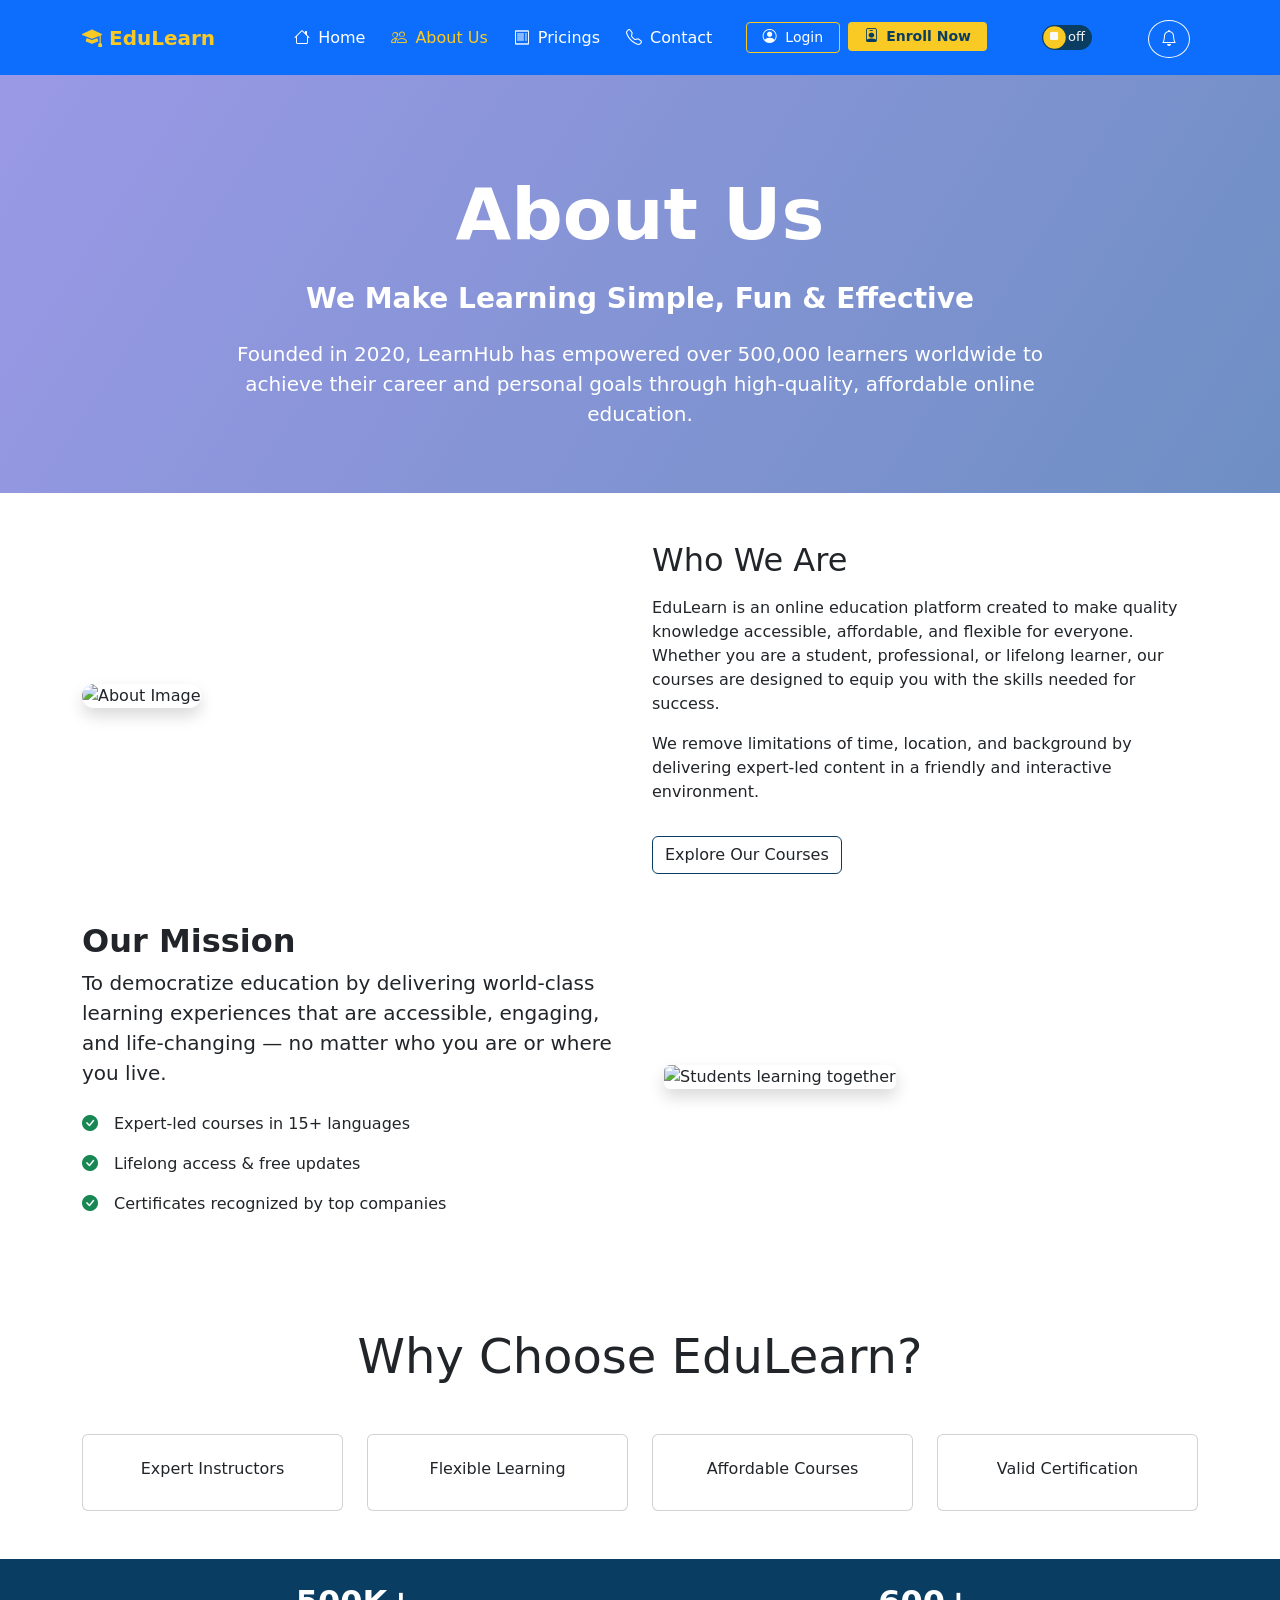
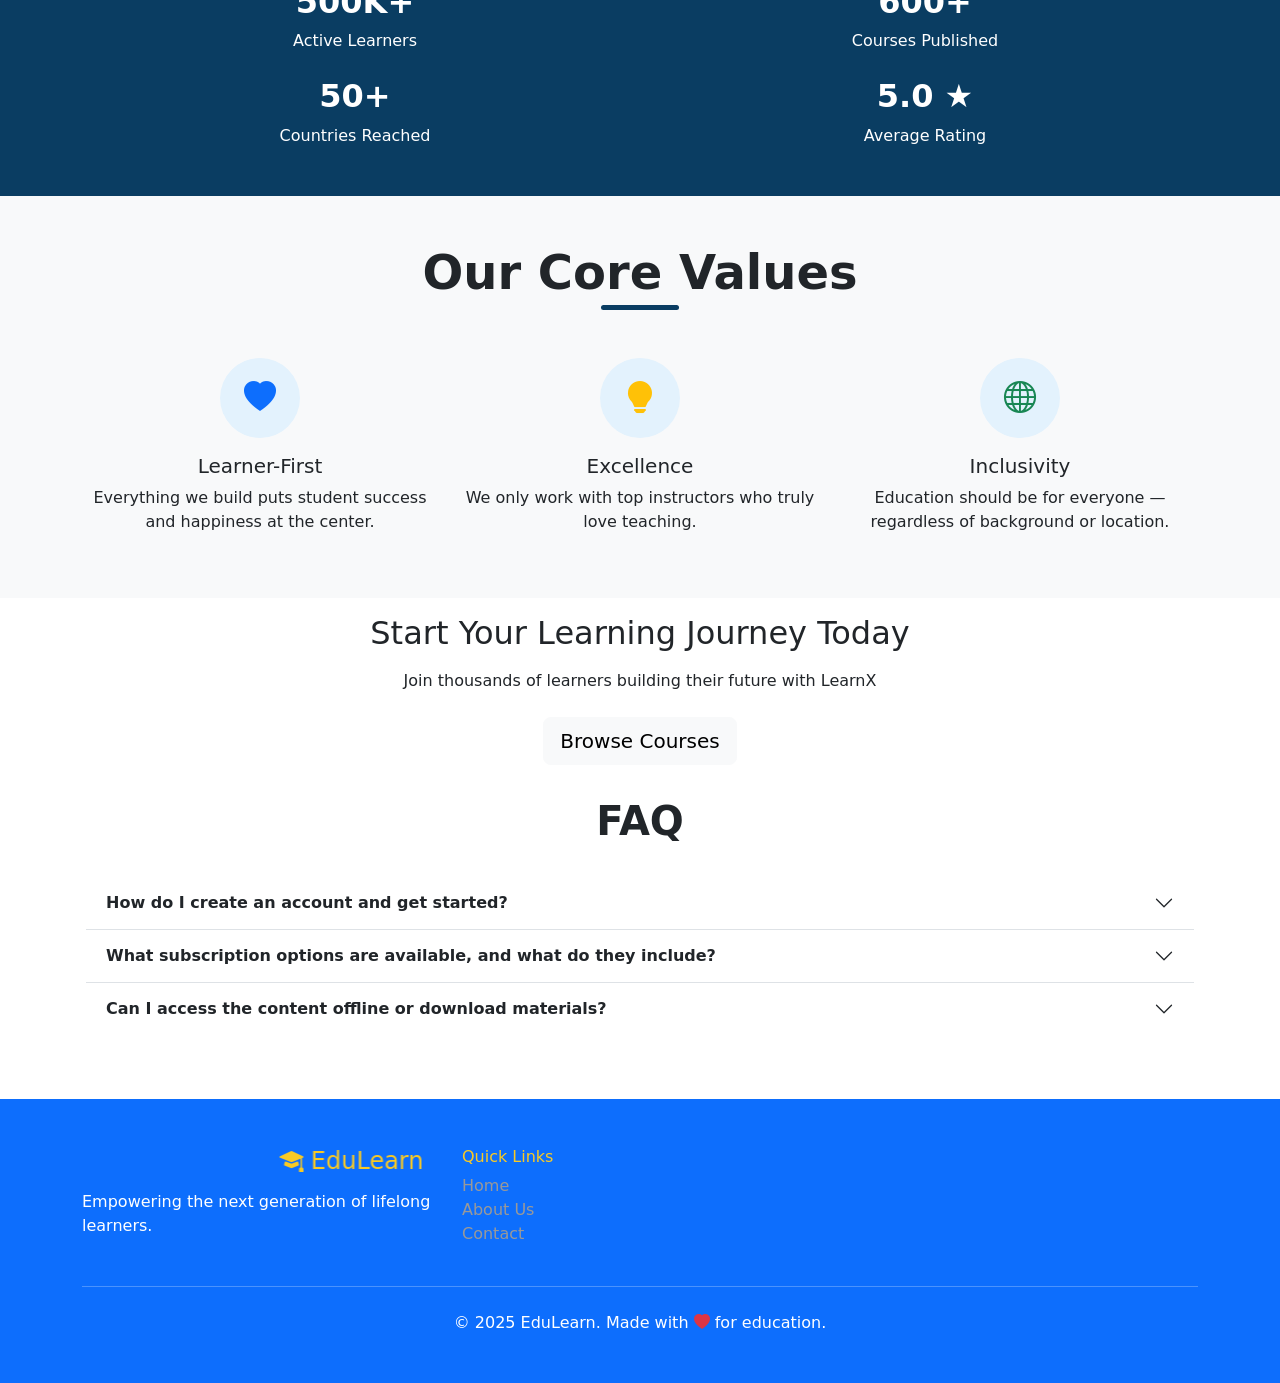
==== commit c7b09053: "updated" ====
--- a/about us.htm
+++ b/about us.htm
@@ -341,7 +341,7 @@
       </button>
     </h2>
     <div id="flush-collapseOne" class="accordion-collapse collapse" data-bs-parent="#accordionFlushExample">
-      <div class="accordion-body" id="accordion-body1">Click the "Sign Up" button on the homepage or any other page, enter your details and a secure password. Free basics access is available immediately; learning features require a subscription.</div>
+      <div class="accordion-body" id="accordion-body1">Click the "Enroll Now" button on the navbar of the homepage or any other page, enter your details and a secure password. Free basics access is available immediately; learning features require a subscription.</div>
     </div>
   </div>
   <div class="accordion-item">
@@ -361,7 +361,7 @@
       </button>
     </h2>
     <div id="flush-collapseThree" class="accordion-collapse collapse" data-bs-parent="#accordionFlushExample">
-      <div class="accordion-body" id="accordion-body3">Premium subscribers can download videos, worksheets, and study guides for  offline use via the mobile app. Free users don't have the download options. An active internet connection is required for live sessions, and real-time progress syncing.</div>
+      <div class="accordion-body" id="accordion-body3">Premium subscribers can download videos, worksheets, and study guides for offline use via the mobile app. Free users don't have the download options. An active internet connection is required for live sessions, and real-time progress syncing.</div>
     </div>
   </div>
 </div>
@@ -370,7 +370,7 @@
 
 
 <!-- Footer -->
-<footer class="text-white mt-5 py-5" id="footer">
+<footer class="text-white mt-5 py-5" id="footItem">
   <div class="container">
     <div class="row">
       <div class="col-lg-4">
--- a/css/about us.css
+++ b/css/about us.css
@@ -40,6 +40,7 @@
 }
 .foot{
     border-top: 1px solid white;
+    background-color: var(--secondary);
 }
 .nav-link {
     color: white !important;
@@ -131,7 +132,7 @@
     right: 30px;
     /* background: #0a3d62; */
     /* border: 1px solid white; */
-    color: #3b82f6;
+    color: var(--secondary);
     cursor: pointer;
     padding: 2px;
     opacity: 0;
@@ -195,7 +196,7 @@
 .team-img:hover { transform: scale(1.08); }
 
 /* Footer */
-footer{ background: #0a3d62;}
+footer{ background: #0d6efd;}
 footer h4:first-child, footer h6{ color: #f9ca24;}
 .footer-link{ color: hsl(0, 0%, 60%);}
 .footer-link:hover{ color: white;}
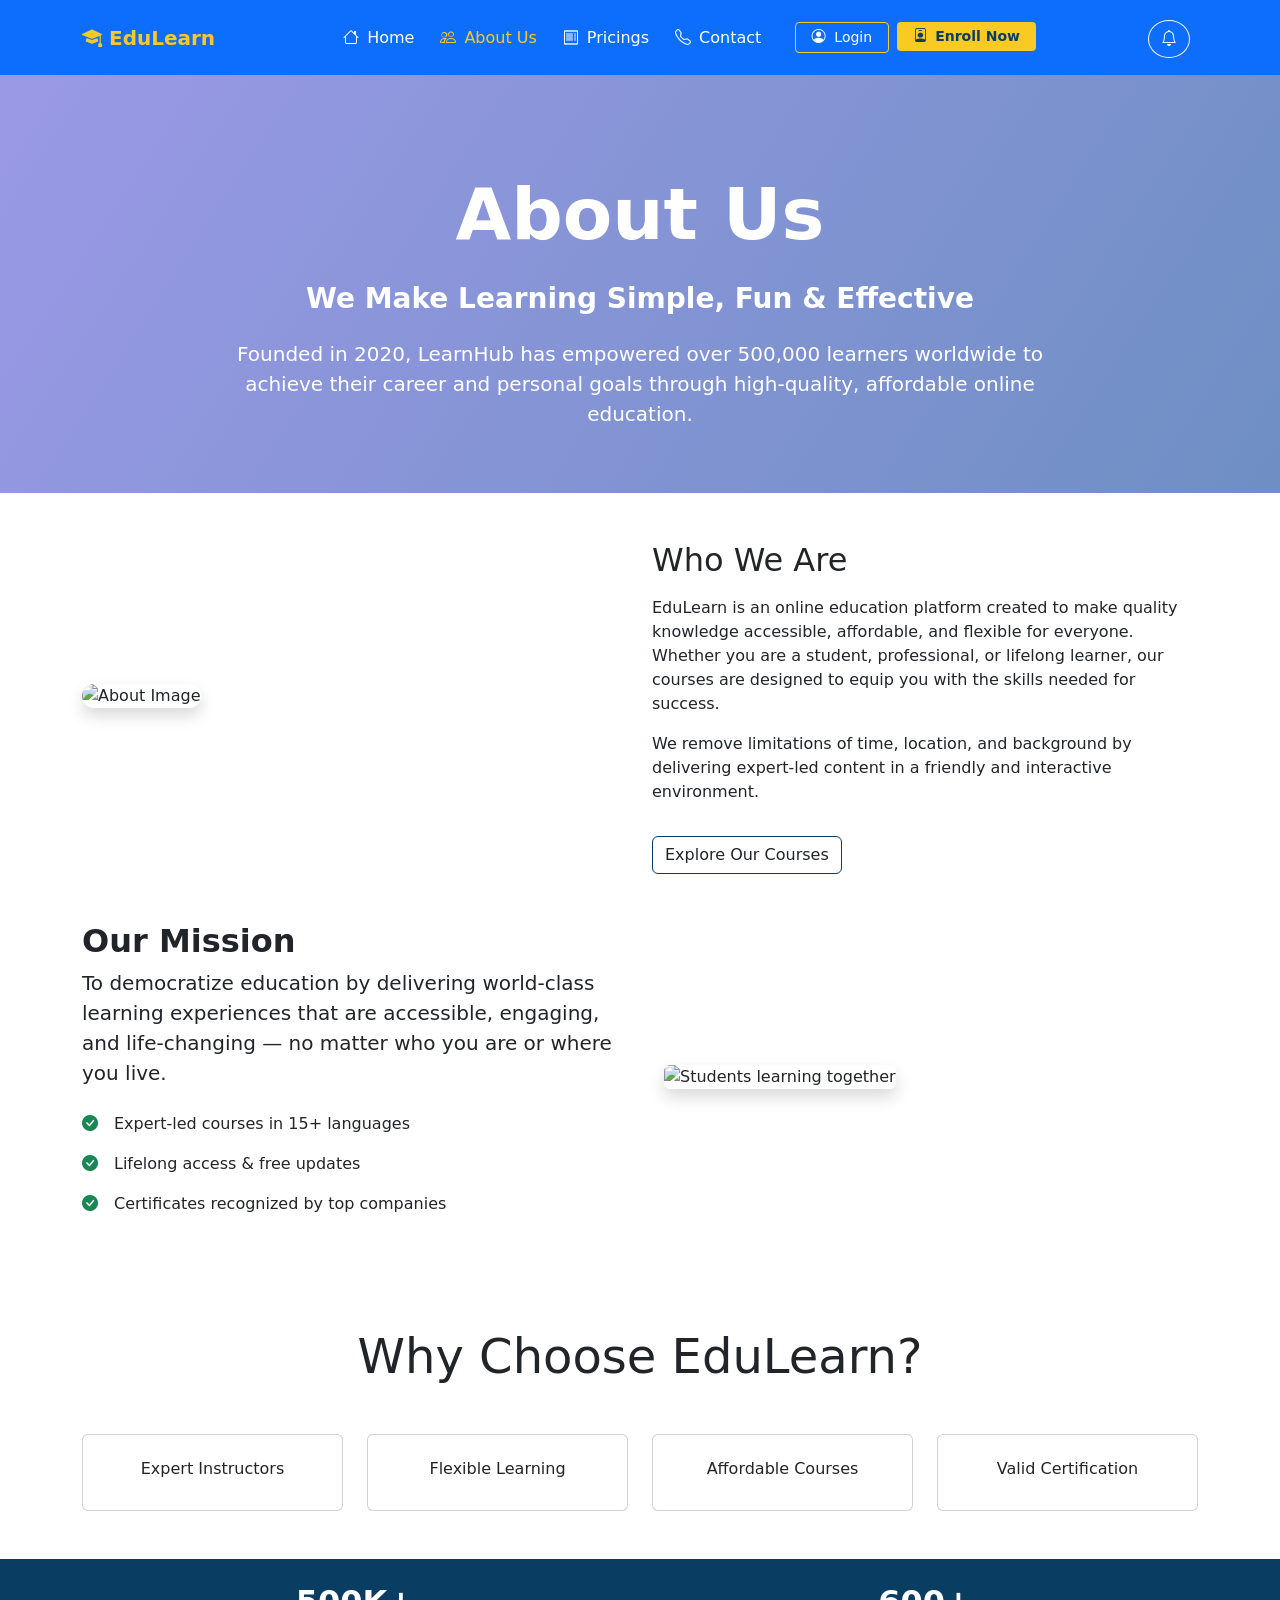
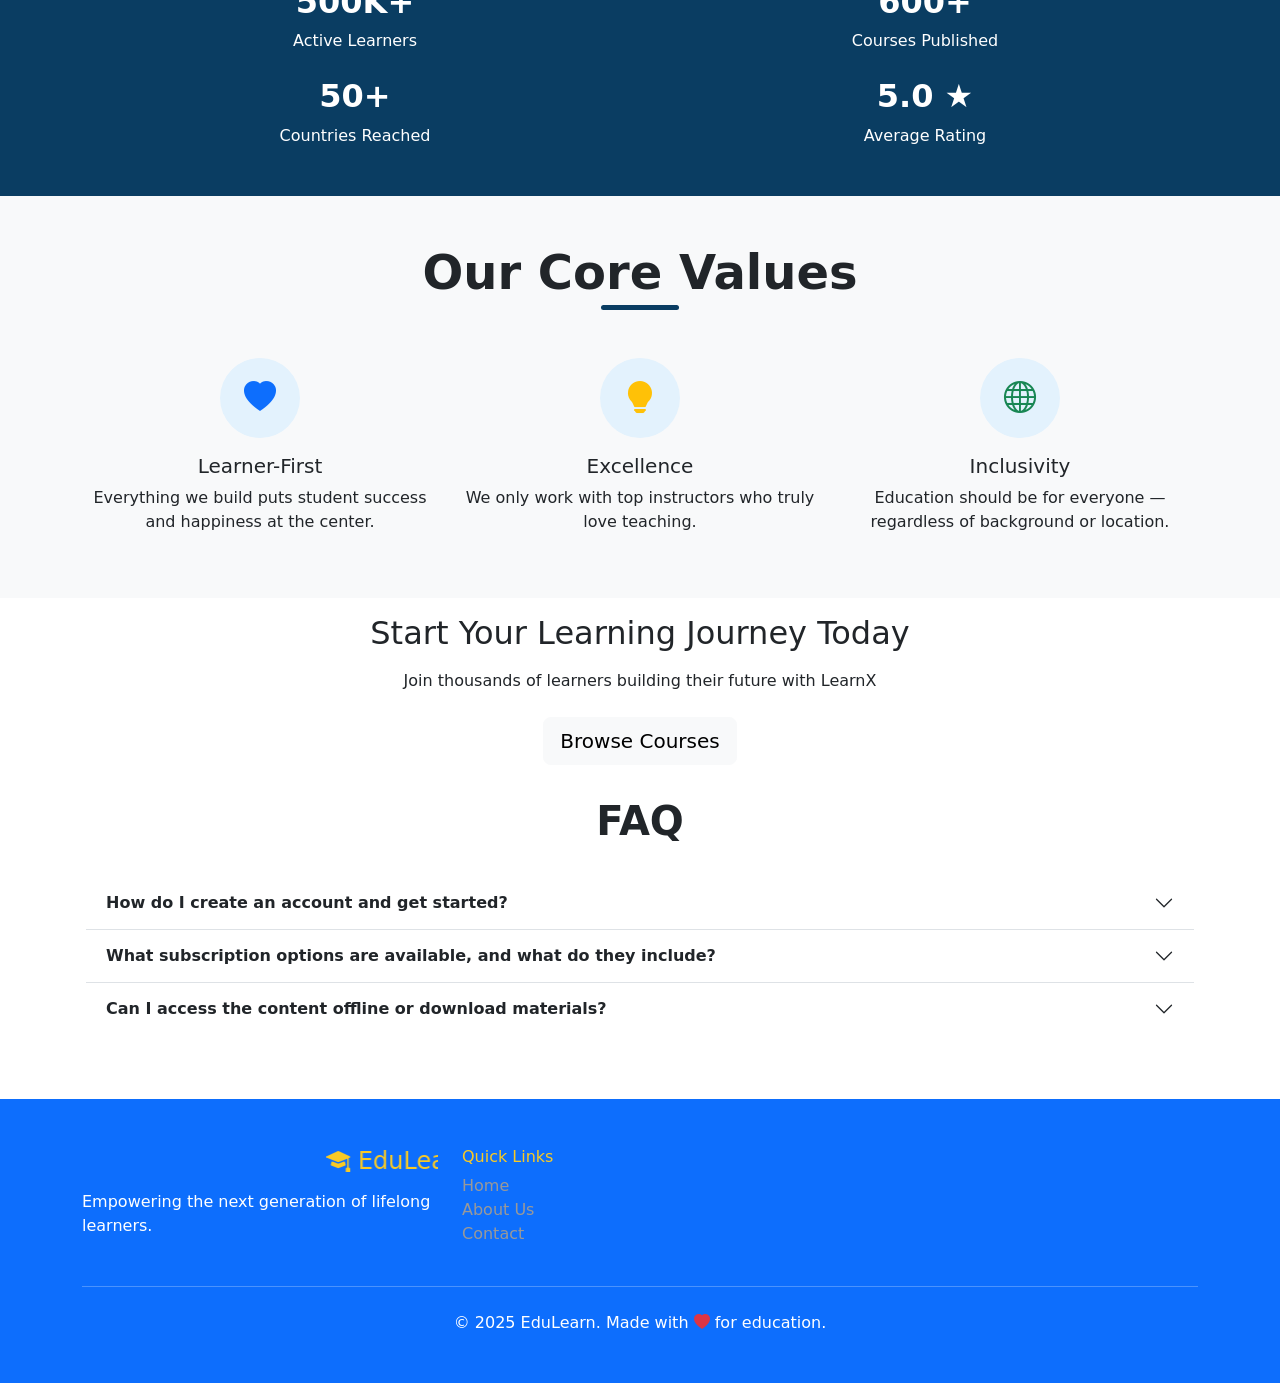
==== commit 247d73dd: "darkmode removed" ====
--- a/about us.htm
+++ b/about us.htm
@@ -44,11 +44,11 @@
 
 
       <!-- Darkmode Button -->
-       <div id="darkModeToggle" class="mx-lg-auto">
+       <!-- <div id="darkModeToggle" class="mx-lg-auto">
         <span class="ball"><i class="bi bi-stop-fill text-light ms-1" id="ball"></i></span>
         <span id="on" class="text-light on">on</span>
         <span id="off" class="text-light off">off</span>
-      </div>
+      </div> -->
 
        <!-- Notification -->
             <div class="dropdown text-white" id="btn-bell">
--- a/css/about us.css
+++ b/css/about us.css
@@ -7,7 +7,9 @@
     --muted: #6c757d;
     --card-radius: 14px;
     --secondary: #0a3d62;
-}
+    --other: #f9ca24;
+}
+
 /*Navbar*/
 .navbar {
     background: var(--primary);
@@ -132,7 +134,7 @@
     right: 30px;
     /* background: #0a3d62; */
     /* border: 1px solid white; */
-    color: var(--secondary);
+    color: var(--other);
     cursor: pointer;
     padding: 2px;
     opacity: 0;
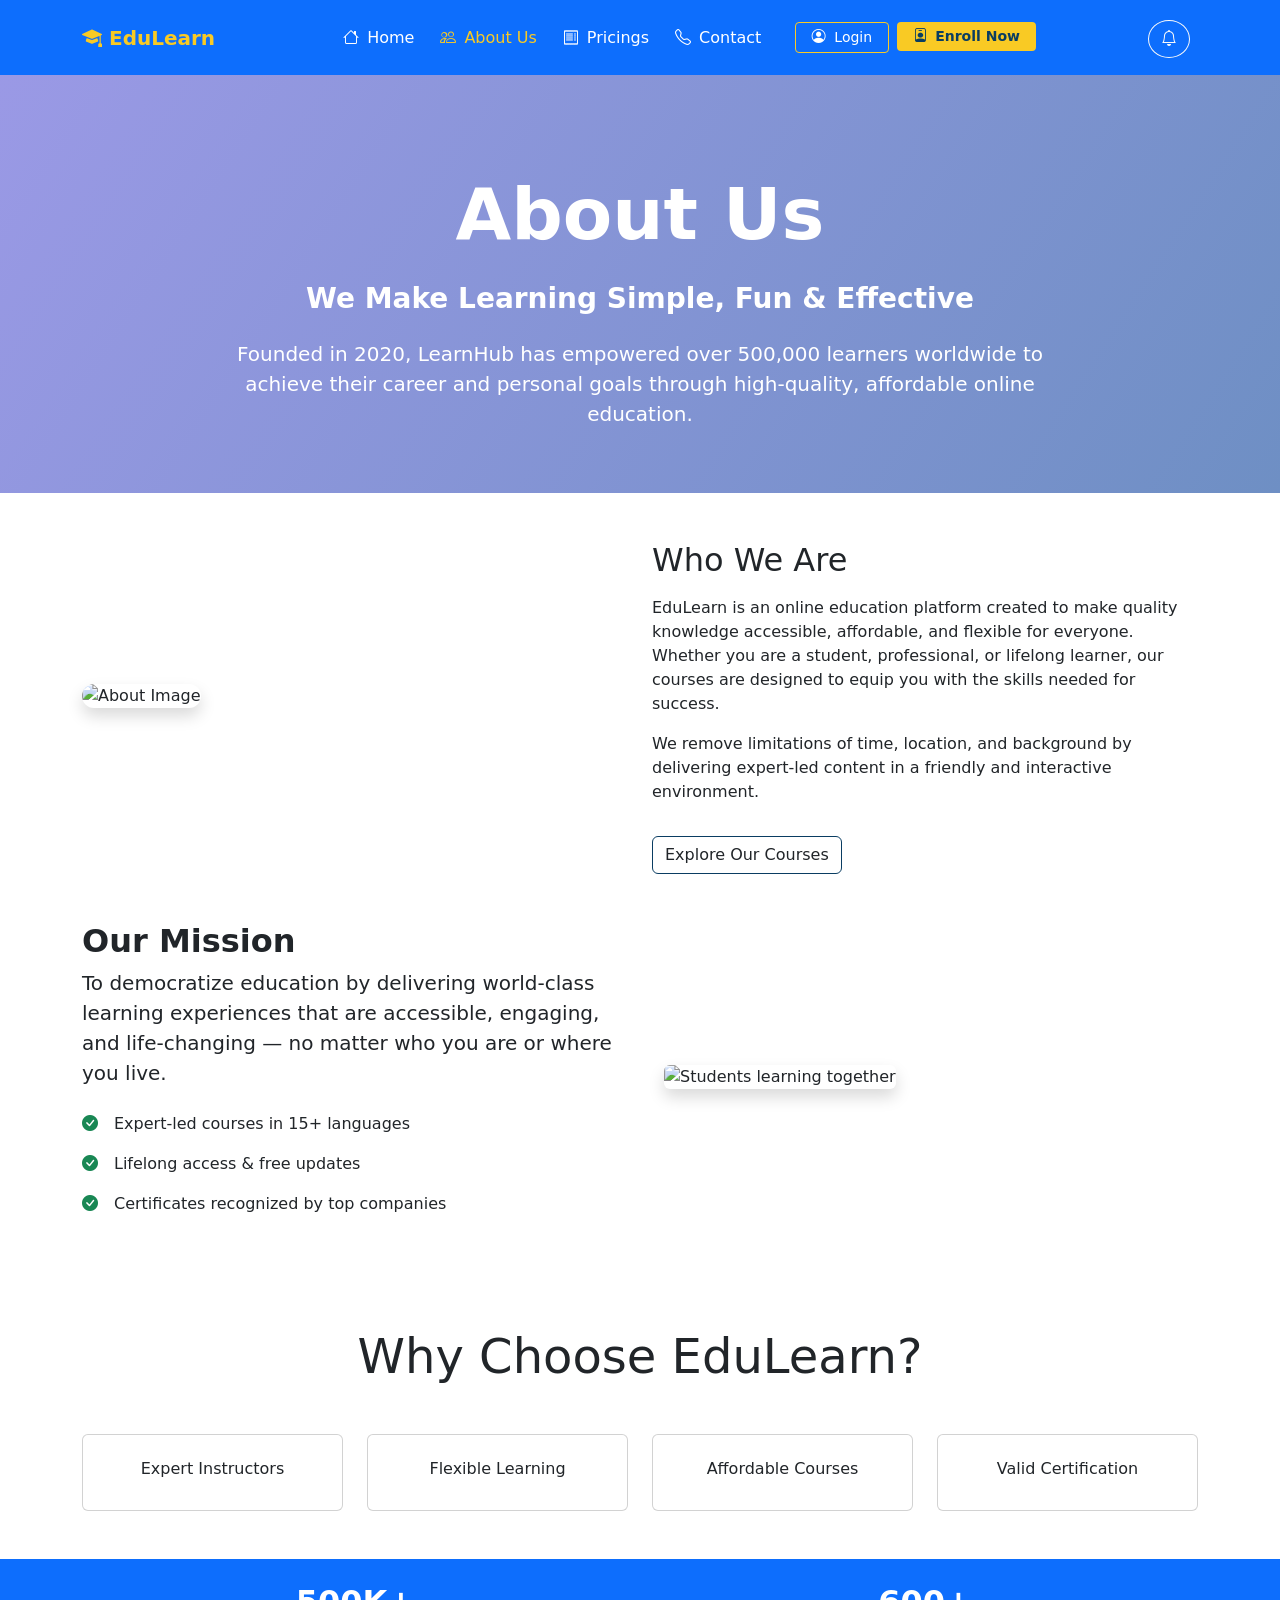
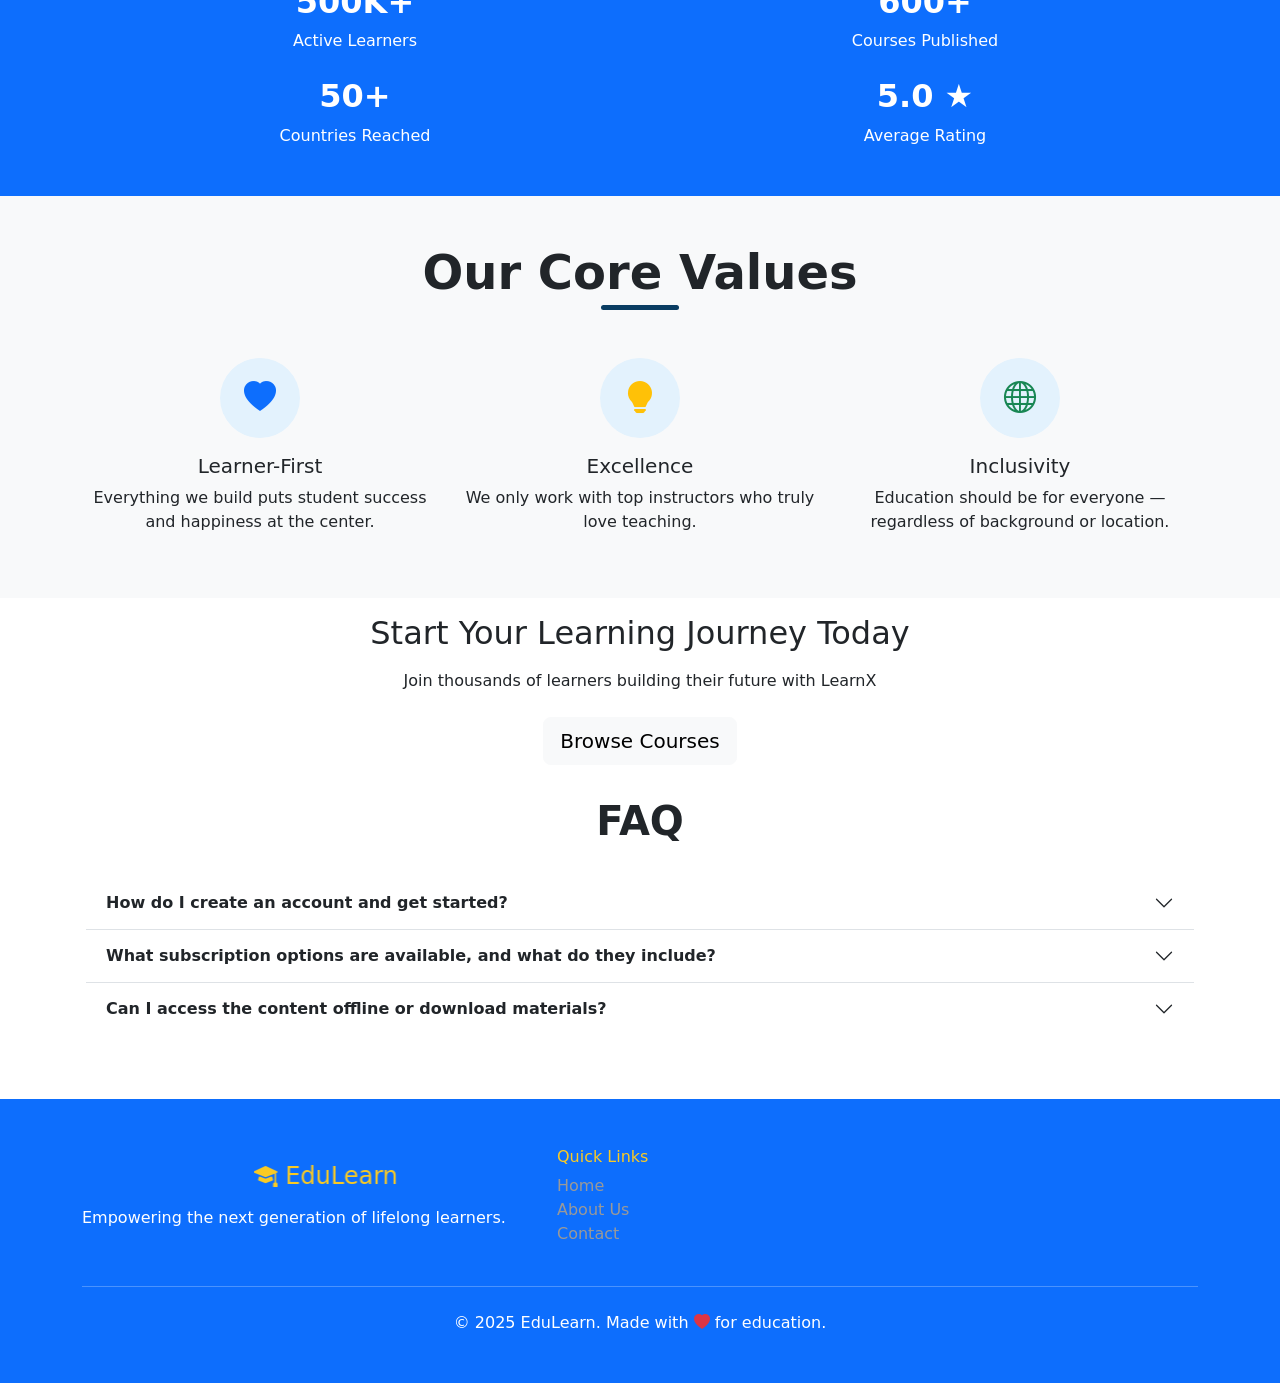
==== commit ac936cd0: "some" ====
--- a/about us.htm
+++ b/about us.htm
@@ -372,17 +372,17 @@
 <!-- Footer -->
 <footer class="text-white mt-5 py-5" id="footItem">
   <div class="container">
-    <div class="row">
-      <div class="col-lg-4">
-        <marquee behavior="roll" direction="left"><h4><i class="bi bi-mortarboard-fill"></i> EduLearn</h4></marquee>
+    <div class="row align-items-center">
+      <div class="col-lg-5">
+        <marquee behavior="alternate" scrollamount="7" direction="right"><h4><i class="bi bi-mortarboard-fill"></i> EduLearn</h4></marquee>
         <p>Empowering the next generation of lifelong learners.</p>
       </div>
-      <div class="col-lg-8">
+      <div class="col-lg-7">
         <div class="row">
           <div class="col-6 col-md-3">
             <h6>Quick Links</h6>
             <ul class="list-unstyled">
-              <li id="links"><a href="index.htm" class="footer-link text-decoration-none">Home</a></li>
+              <li id="links"><a href="#" class="footer-link text-decoration-none">Home</a></li>
               <li id="links"><a href="about us.htm" class="footer-link text-decoration-none">About Us</a></li>
               <li id="links"><a href="contact.htm" class="footer-link text-decoration-none">Contact</a></li>
             </ul>
@@ -401,11 +401,8 @@
 
 <!-- Bootstrap JS -->
   <script src="https://cdn.jsdelivr.net/npm/bootstrap@5.3.8/dist/js/bootstrap.bundle.min.js"></script>
-   <!-- <script src="bootstrap-5.3.8-dist/js/bootstrap.bundle.js"></script> -->
-    <!-- Javascript -->
-<script src="js/about.js"></script>
-<script src="js/ui.js"></script>
-<script src="js/theme.js"></script>
+   <!-- Javascript -->
+     <script src="js/ui.js"></script>
 
 <!-- Animations Js -->
   <script src="https://unpkg.com/aos@next/dist/aos.js"></script>
--- a/css/about us.css
+++ b/css/about us.css
@@ -134,7 +134,7 @@
     right: 30px;
     /* background: #0a3d62; */
     /* border: 1px solid white; */
-    color: var(--other);
+    color: var(--secondary);
     cursor: pointer;
     padding: 2px;
     opacity: 0;
@@ -175,7 +175,7 @@
 }
 
 /* Stats */
-.stats{ background: #0a3d62;}
+.stats{ background: var(--primary);}
 
 /* Our values */
 .icon-box { width: 80px; transition: transform 0.4s; height: 80px; background: #e3f2fd; border-radius: 50%; }
